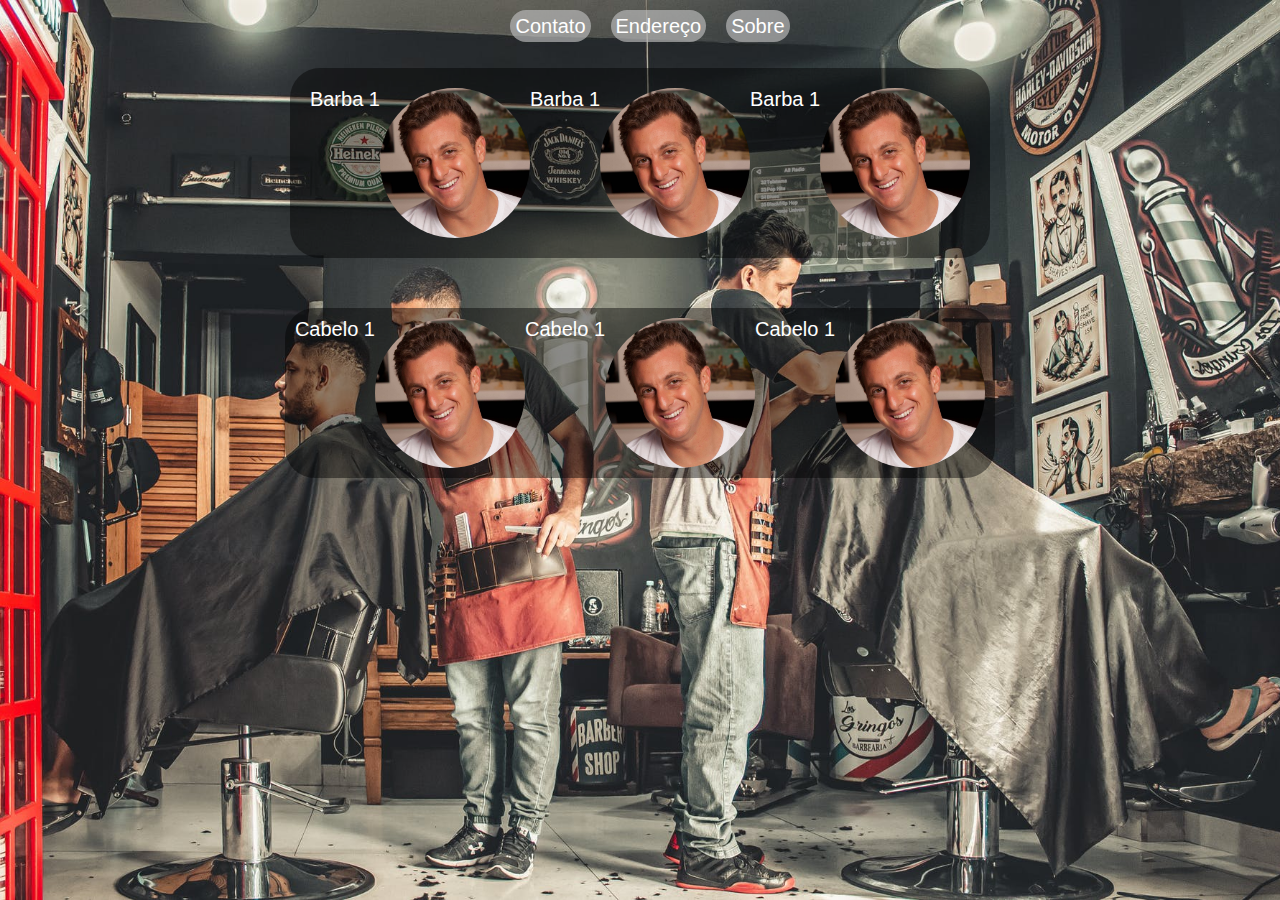
==== home.html @ e332c733 "Upgrade" ====
<!DOCTYPE html>
<html lang="en">
<head>
    <meta charset="UTF-8">
    <meta http-equiv="X-UA-Compatible" content="IE=edge">
    <meta name="viewport" content="width=device-width, initial-scale=1.0">
    <title>Barbearia</title>
    <link rel="stylesheet" href="asset/css/home.css">
</head>
<body>
    <nav class="fundo" style="background-image: url(asset/img/fundoprincipal.jpeg);">

        <!-- MENU -->
        <header class="menu">
            <!-- MENU CONTENT -->
            <ul class="menu-content">
                <li><a href="#">Contato</a></li>
                <li><a href="#">Endereço</a></li>
                <li><a href="#">Sobre</a></li>
            </ul>
            <!-- END MENU CONTENT -->
        </header>
        <!-- END MENU -->

        <!-- MAIN -->
        <main class="main">
                <!-- MAIN BARBA -->
                <div class="main-content">
                    <label for="">Barba 1</label>
                    <img src="asset/img/luciano-huck-1.jpg" alt="">
                    <label for="">Barba 1</label>
                    <img src="asset/img/luciano-huck-1.jpg" alt="">
                    <label for="">Barba 1</label>
                    <img src="asset/img/luciano-huck-1.jpg" alt="">
                </div>
                <!-- END MAIN BARBA -->

                <!-- MAIN CABELO -->
                <div class="main-cabelo">
                    <label for="">Cabelo 1</label>
                    <img src="asset/img/luciano-huck-1.jpg" alt="">
                    <label for="">Cabelo 1</label>
                    <img src="asset/img/luciano-huck-1.jpg" alt="">
                    <label for="">Cabelo 1</label>
                    <img src="asset/img/luciano-huck-1.jpg" alt="">
                </div>
                <!-- END MAIN CABELO -->
        </main>
        <!-- END MAIN -->
    </nav>
    
</body>
</html>
---- asset/css/home.css ----
*{
    margin: 0;
    padding: 0;
    font-family: Arial, Helvetica, sans-serif;

}
    /* BACKGROUND FOTO */
.fundo{
    background-position: center;
    background-repeat: no-repeat;
    background-size: cover;
}
    /* END BACKGROUND FOTO */

    /* MENU */
.menu{
    display: flex;
    justify-content: center;
}
.menu ul{
    display: flex;
    align-items: center;
    flex-direction: row;
    list-style: none;

}
.menu ul li{
    margin-top: 15px;
    font-size: 20px;
    margin-left: 20px;
}
.menu ul a{
    color: rgb(255, 255, 255);
    text-decoration: none;
    background-color: rgba(185, 185, 185, 0.678);
    border-radius: 30px;
    padding: 5px;
}
    /* END MENU */

    /* MAIN BARBA */
.main{
    display: flex;
    flex-direction: column;
    align-items: center;
}
.main-content{
    background-color: rgba(0, 0, 0, 0.438);
    border-radius: 30px;
    padding: 20px;
    display: flex;
    flex-direction: column;
    margin-top: 30px;
    transition: all 1s; 
}
.main-content img{
    display: flex;
    flex-direction: column;
    width: 150px;
    height: 150px;
    object-fit: cover;
    border-radius: 50%;
}
.main-content label{
    color: white;
    text-align: center;
    font-size: 20px;
}
    /* END MAIN BARBA */

    /* MAIN CABELO */
.main-cabelo{
    display: flex;
    flex-direction: column;
    background-color: rgba(0, 0, 0, 0.438);
    margin-top: 50px;
    padding: 10px;
    border-radius: 30px;
    transition: all 1s;
}
.main-cabelo label{
    color: white;
    text-align: center;
    font-size: 20px;
}
.main-cabelo img{
    display: flex;
    flex-direction: column;
    width: 150px;
    height: 150px;
    object-fit: cover;
    border-radius: 50%;
}
    /* END MAIN CABELO */

    /* RESPONSIVIDADE */
@media (min-width: 762px) {
    .main-content,.main-cabelo{
        flex-direction: row;
    }

    .fundo{
        width: 100vw;
        height: 100vh;
        background-position: center;
        background-repeat: no-repeat;
        background-size: cover;
    }
}
    /* END RESPONSIVIDADE */
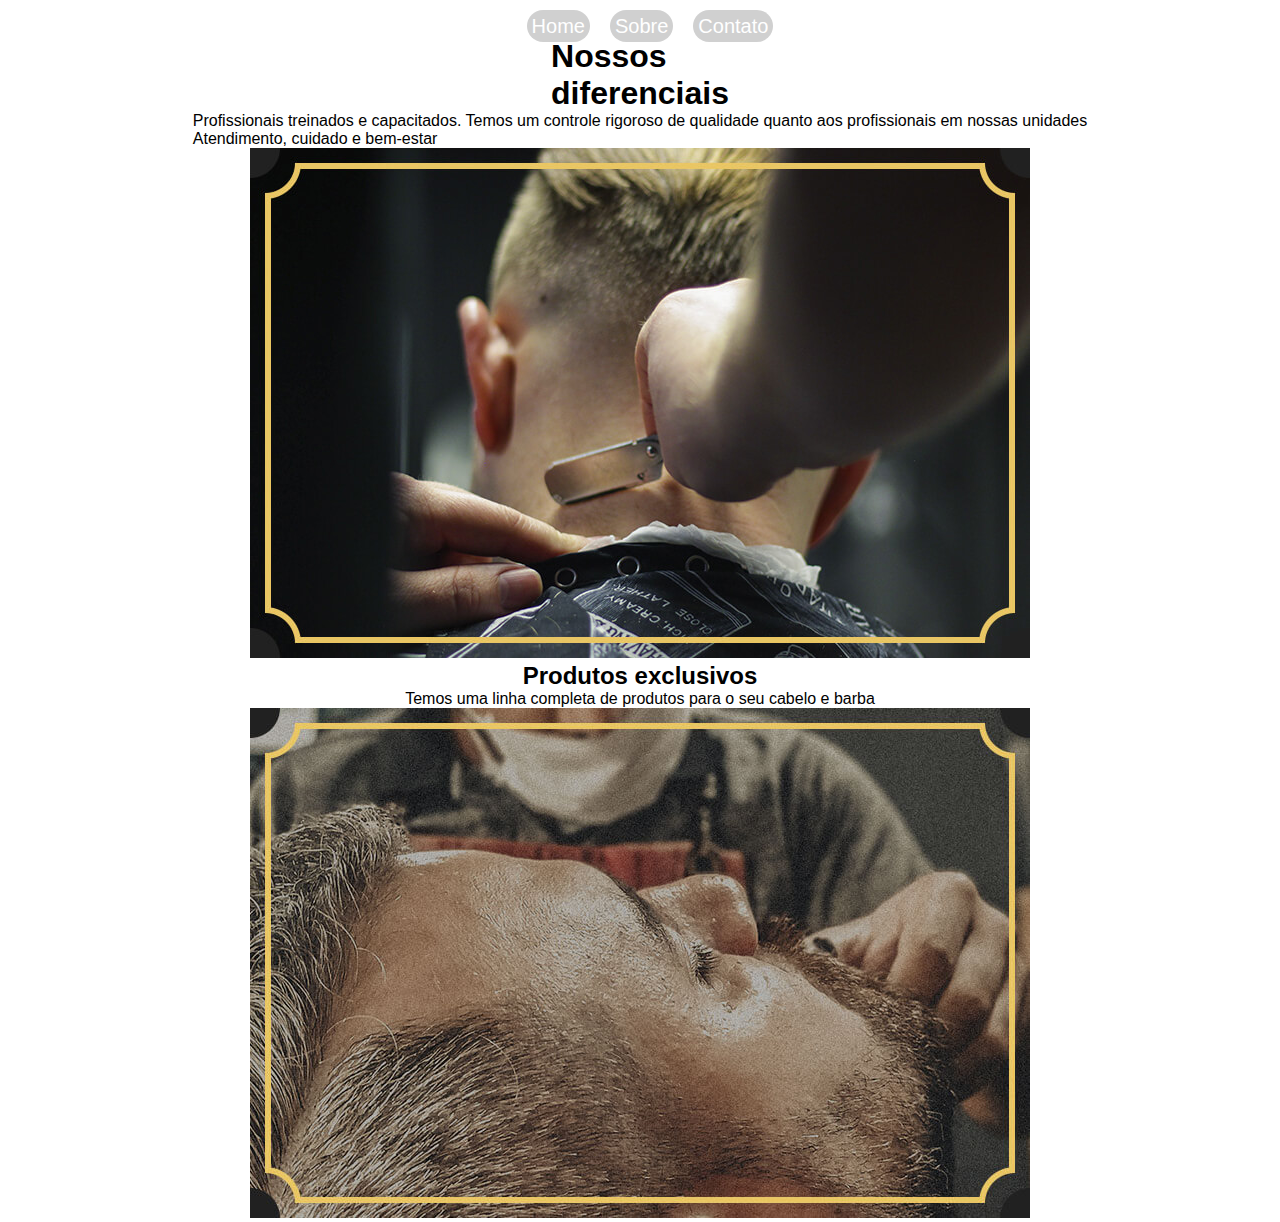
==== commit 1ddad851: "Upgrade" ====
--- a/home.html
+++ b/home.html
@@ -5,49 +5,54 @@
     <meta http-equiv="X-UA-Compatible" content="IE=edge">
     <meta name="viewport" content="width=device-width, initial-scale=1.0">
     <title>Barbearia</title>
+
+    <!-- STYLE -->
     <link rel="stylesheet" href="asset/css/home.css">
+    <link rel="preconnect" href="https://fonts.gstatic.com">
+    <link href="https://fonts.googleapis.com/css2?family=Poppins:wght@500;600&display=swap" rel="stylesheet"> 
+    <!-- END STYLE -->
 </head>
 <body>
-    <nav class="fundo" style="background-image: url(asset/img/fundoprincipal.jpeg);">
+<main class="back-ground">
+  <!-- MENU -->
+  <nav class="menu">
+    <!-- FLEX -->
+    <div class="menu-flex">
+      <!-- CONTENT -->
+      <ul>
+        <li><a href="#">Home</a></li>
+        <li><a href="#">Sobre</a></li>
+        <li><a href="#">Contato</a></li>
+      </ul>
+      <!-- END CONTENT -->
+    </div>
+    <!-- END FLEX -->
+  </nav>
+  <!-- END MENU -->
 
-        <!-- MENU -->
-        <header class="menu">
-            <!-- MENU CONTENT -->
-            <ul class="menu-content">
-                <li><a href="#">Contato</a></li>
-                <li><a href="#">Endereço</a></li>
-                <li><a href="#">Sobre</a></li>
-            </ul>
-            <!-- END MENU CONTENT -->
-        </header>
-        <!-- END MENU -->
-
-        <!-- MAIN -->
-        <main class="main">
-                <!-- MAIN BARBA -->
-                <div class="main-content">
-                    <label for="">Barba 1</label>
-                    <img src="asset/img/luciano-huck-1.jpg" alt="">
-                    <label for="">Barba 1</label>
-                    <img src="asset/img/luciano-huck-1.jpg" alt="">
-                    <label for="">Barba 1</label>
-                    <img src="asset/img/luciano-huck-1.jpg" alt="">
-                </div>
-                <!-- END MAIN BARBA -->
-
-                <!-- MAIN CABELO -->
-                <div class="main-cabelo">
-                    <label for="">Cabelo 1</label>
-                    <img src="asset/img/luciano-huck-1.jpg" alt="">
-                    <label for="">Cabelo 1</label>
-                    <img src="asset/img/luciano-huck-1.jpg" alt="">
-                    <label for="">Cabelo 1</label>
-                    <img src="asset/img/luciano-huck-1.jpg" alt="">
-                </div>
-                <!-- END MAIN CABELO -->
-        </main>
-        <!-- END MAIN -->
-    </nav>
+  <!-- MAIN -->
+  <section class="main">
+    <div>
+      <h1>Nossos <br> diferenciais</h1>
+    </div>
+    <div class="paragrafo">
+      <p>Profissionais treinados e capacitados. Temos um controle rigoroso de qualidade quanto aos profissionais em nossas unidades <br>Atendimento, cuidado e bem-estar</p>
+    </div>
+    <div>
+      <img src="asset/img/barber3_pic29.jpg" alt="">
+    </div>
+    <div class="paragrafo">
+    <h2>Produtos exclusivos</h2>
+    </div>
+    <div class="paragrafo">
+      <p>Temos uma linha completa de produtos para o seu cabelo e barba</p>
+    </div>
+    <div>
+      <img src="asset/img/barber3_pic27.jpg" alt="">
+    </div>
+  </section>
+  <!-- END MAIN -->
+</main>
     
 </body>
 </html>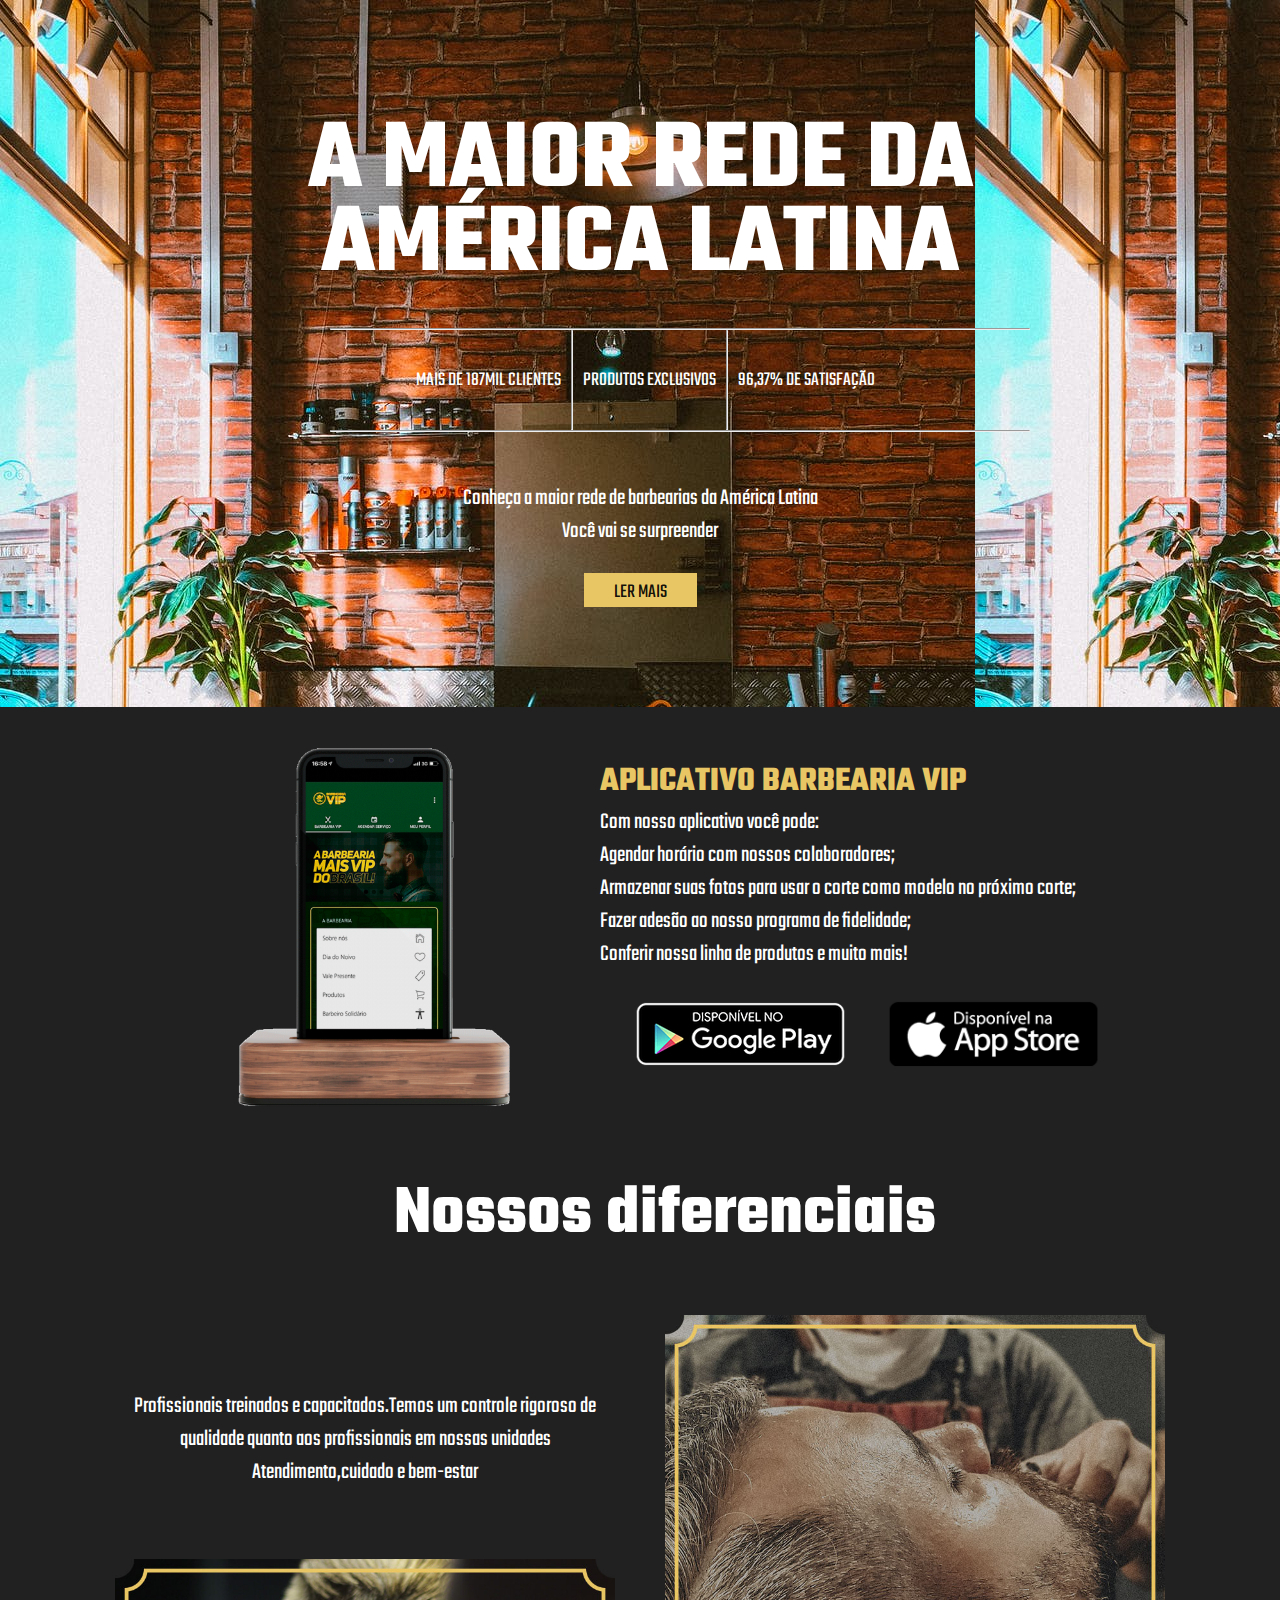
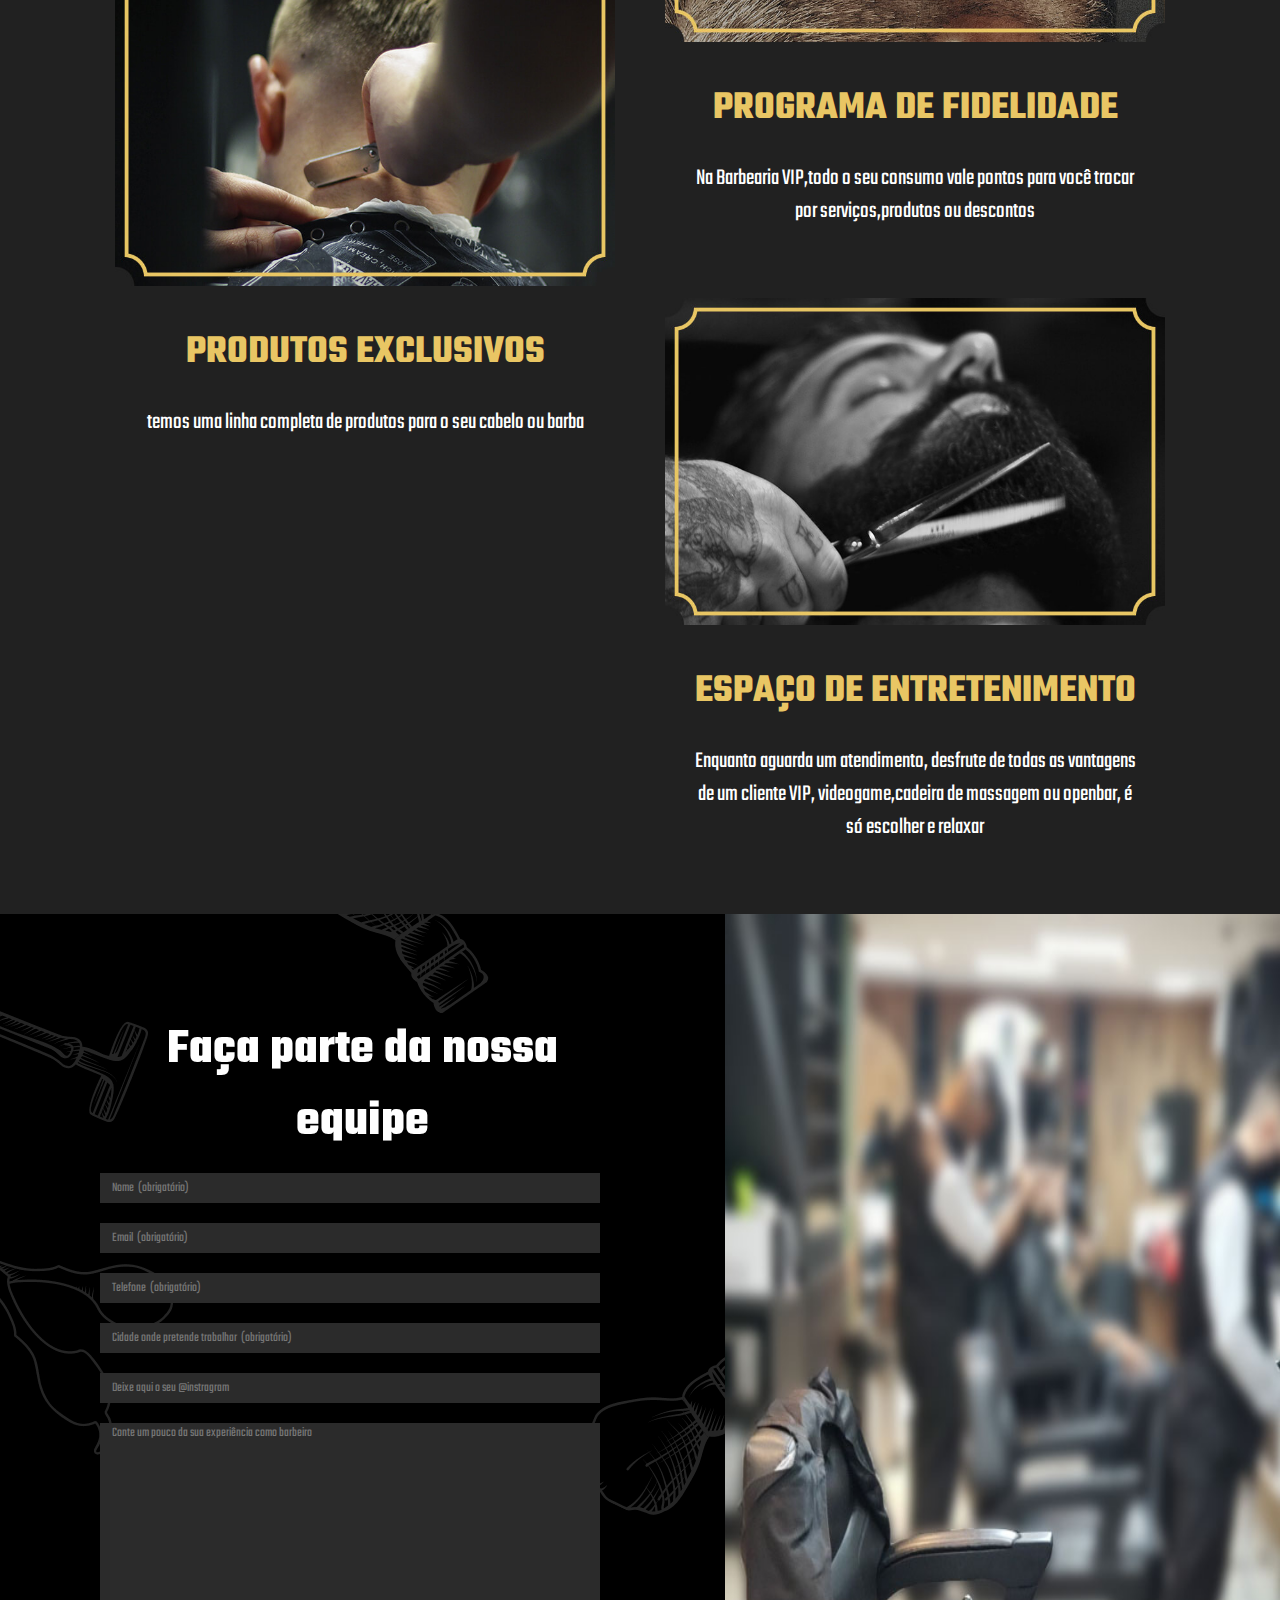
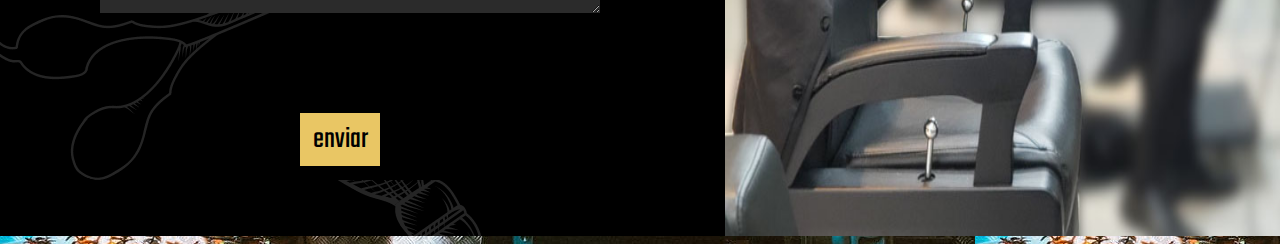
==== commit 87a7cde4: "Upgrade" ====
--- a/home.html
+++ b/home.html
@@ -1,58 +1,111 @@
 <!DOCTYPE html>
-<html lang="en">
-<head>
-    <meta charset="UTF-8">
-    <meta http-equiv="X-UA-Compatible" content="IE=edge">
-    <meta name="viewport" content="width=device-width, initial-scale=1.0">
-    <title>Barbearia</title>
+<html lang="pt">
+  <head>
+    <meta charset="UTF-8" />
+    <meta http-equiv="X-UA-Compatible" content="IE=edge" />
+    <meta name="viewport" content="width=device-width, initial-scale=1.0" />
 
-    <!-- STYLE -->
     <link rel="stylesheet" href="asset/css/home.css">
     <link rel="preconnect" href="https://fonts.gstatic.com">
-    <link href="https://fonts.googleapis.com/css2?family=Poppins:wght@500;600&display=swap" rel="stylesheet"> 
-    <!-- END STYLE -->
-</head>
-<body>
-<main class="back-ground">
-  <!-- MENU -->
-  <nav class="menu">
-    <!-- FLEX -->
-    <div class="menu-flex">
-      <!-- CONTENT -->
-      <ul>
-        <li><a href="#">Home</a></li>
-        <li><a href="#">Sobre</a></li>
-        <li><a href="#">Contato</a></li>
-      </ul>
-      <!-- END CONTENT -->
-    </div>
-    <!-- END FLEX -->
-  </nav>
-  <!-- END MENU -->
+    <link href="https://fonts.googleapis.com/css2?family=Teko:wght@300;400;500;600&display=swap" rel="stylesheet"> 
 
-  <!-- MAIN -->
-  <section class="main">
-    <div>
-      <h1>Nossos <br> diferenciais</h1>
-    </div>
-    <div class="paragrafo">
-      <p>Profissionais treinados e capacitados. Temos um controle rigoroso de qualidade quanto aos profissionais em nossas unidades <br>Atendimento, cuidado e bem-estar</p>
-    </div>
-    <div>
-      <img src="asset/img/barber3_pic29.jpg" alt="">
-    </div>
-    <div class="paragrafo">
-    <h2>Produtos exclusivos</h2>
-    </div>
-    <div class="paragrafo">
-      <p>Temos uma linha completa de produtos para o seu cabelo e barba</p>
-    </div>
-    <div>
-      <img src="asset/img/barber3_pic27.jpg" alt="">
-    </div>
-  </section>
-  <!-- END MAIN -->
-</main>
-    
-</body>
-</html>+    <title>Home</title>
+  </head>
+  <body style="background-image: url(asset/img/pexels-photo-1895701.jpeg); padding-top: 20px;">
+    <main>
+      <!-- wllp -->
+      <section class="wallpaper">
+        <div class="titulo"><h1>A maior rede da <h1>américa latina</h1></h1></div>
+
+        <div><hr class="linha"></div>
+
+        <div>
+          <ul>
+            <li>mais de 187mil clientes</li>
+            <hr class="linhal">
+            <li>Produtos exclusivos</li>
+            <hr class="linhal">
+            <li>96,37% de satisfação</li>
+          </ul>
+          
+        </div>
+
+        <div><hr class="linha"></div>
+
+        <p>Conheça a maior rede de  barbearias da América Latina <br>Você vai se surpreender</p>
+        <div class="link"><a href="">Ler mais</a></div>
+      </section>
+
+       <!-- sobre o app -->
+        <section class="sobre-app" style="background-color: #212121";>
+        <div class="app"><img src="asset/img/cropped-iPhoneX-dock-BG-trnsp2.png" alt=""></div>
+        <div class="app-texto">
+          <div>
+            <h2>Aplicativo barbearia vip</h2>
+            <p>Com nosso aplicativo você pode: <p>Agendar horário com nossos colaboradores;<p>Armazenar suas fotos para usar o corte como modelo no próximo corte;<p>Fazer adesão ao nosso programa de fidelidade; <p>Conferir nossa linha de produtos e muito mais!</p></p></p></p></p>
+            <img src="asset/img/Google-Play.png" alt="">
+            <img class="mac" src="asset/img/APP-STORE.png" alt="">
+          </div>
+        </div>
+      </section>
+
+      <!-- deferencial -->
+      <section class="diferenciais" style="background-color: #212121";>
+        <h2>Nossos diferenciais</h2>
+        <div class="conteudo">
+          <div class="ladoE">
+            <p>Profissionais treinados e capacitados.Temos um controle rigoroso de <br> qualidade quanto aos profissionais em nossas unidades <br>Atendimento,cuidado e bem-estar</p>
+            <img src="asset/img/barber3_pic29.jpg" alt="">
+            <h3>produtos exclusivos</h3>
+            <p>temos uma linha completa de produtos para o seu cabelo ou barba</p>
+          </div>
+          <div class="ladoD">
+            <img src="asset/img/barber3_pic27.jpg" alt="">
+            <h3>Programa de fidelidade</h3>
+            <p>Na Barbearia VIP,todo o seu consumo vale pontos para você trocar <br> por serviços,produtos ou descontos</p>
+            <img src="asset/img/barber3_pic28.jpg" alt="">
+            <h3>Espaço de entretenimento</h3>
+            <p>Enquanto aguarda um atendimento, desfrute de todas as vantagens <br> de um cliente VIP, videogame,cadeira de massagem ou openbar, é <br> só escolher e relaxar</p>
+          </div>
+        </div>
+      </section>
+
+      <!-- formulario -->
+      <section class="formulario">
+        <div style= "background:#000000">
+          <div style="background-image: url(asset/img/barber3_pic10.png);">
+            <form>
+              <h2>Faça parte da nossa <br> equipe </h2>
+              <input type="text" name="" id="" size="10" placeholder="      Nome  (obrigatório)"/>
+              <input type="email" name="" id="" placeholder="      Email  (obrigatório)"/>
+              <input type="text" name="" id="" placeholder="      Telefone  (obrigatório)"/>
+              <input type="text" name="" id="" placeholder="      Cidade onde pretende trabalhar  (obrigatório)" />
+              <input type="text" name="" id="" placeholder="      Deixe aqui o seu @instragram"/>
+              <textarea name="" id="" cols="30" rows="10" placeholder="      Conte um pouco da sua experiência como barbeiro"></textarea>
+              <button> enviar</button>
+            </form>
+          </div>
+        </div>
+        <div>
+          <img src="asset/img/cadeira.jpg" alt="">
+        </div>
+      </section>
+
+      <!-- FAÇA UMA VISITA -->
+      <section>
+        <div></div>
+        <div>
+          <div></div>
+          <div></div>
+          <div></div>
+          <div></div>
+          <div></div>
+        </div>
+        <div></div>
+      </section>
+
+      <!-- roda pé -->
+      <footer></footer>
+    </main>
+  </body>
+</html>
--- a/asset/css/home.css
+++ b/asset/css/home.css
@@ -1,110 +1,481 @@
 *{
     margin: 0;
     padding: 0;
-    font-family: Arial, Helvetica, sans-serif;
-
-}
-    /* BACKGROUND FOTO */
-.fundo{
-    background-position: center;
-    background-repeat: no-repeat;
-    background-size: cover;
-}
-    /* END BACKGROUND FOTO */
-
-    /* MENU */
-.menu{
-    display: flex;
+    box-sizing: border-box;
+    font-family: 'Teko', sans-serif;
+    color: white;
+}
+.main{
+    width: 100vh;
+    height: 100vh;
+}
+
+    /* WALLPAPER */
+.wallpaper{
+    text-align: center;
+
+}
+.wallpaper .titulo{
+    margin-top: 70px;
+    margin-bottom: 70px;
+}
+.wallpaper h1{
+    text-transform: uppercase;
+    font-size: 100px;
+    height: 84px;
+}
+.wallpaper ul{
+    display: flex;
+    list-style: none;
     justify-content: center;
-}
-.menu ul{
-    display: flex;
     align-items: center;
-    flex-direction: row;
-    list-style: none;
-
-}
-.menu ul li{
-    margin-top: 15px;
+    margin-top: 0px;
+    margin-bottom: 0px;
+}
+.wallpaper ul li{
+    margin-left: 10px;
     font-size: 20px;
-    margin-left: 20px;
-}
-.menu ul a{
-    color: rgb(255, 255, 255);
+    text-transform: uppercase;
+}
+.wallpaper .linha{
+    width: 700px;
+    text-align: center;
+    margin-top: 0px;
+    margin-left: 330px;
+    color: #ffffff;
+}
+.wallpaper .linhal{
+    margin-left: 10px;
+    color: #ffffff;
+    height: 100px;
+    
+}
+.wallpaper p{
+    font-size: 23px;
+    margin-top: 50px;
+}
+.wallpaper .link{
+    margin-top: 30px;
+    margin-bottom: 100px;
+}
+.wallpaper a{
+    background-color: #e9c664;
+    text-align: center;
+    color: rgba(0, 0, 0, 0.932);
+    padding: 5px 30px 0px 30px;
     text-decoration: none;
-    background-color: rgba(185, 185, 185, 0.678);
-    border-radius: 30px;
+    font-size: 20px;
+    text-transform: uppercase;
+}
+@media (max-width:768px){
+    .wallpaper{
+        width: 768px;
+    }
+    .wallpaper ul li{
+        font-size: 20px;
+    }
+    .wallpaper h1{
+        font-size: 60px;
+        height: 50px;
+    }
+    .wallpaper p{
+        font-size: 20px;
+    }
+    .wallpaper .linha{
+        width: 500px;
+        margin-left: 130px;
+    }
+}
+@media (max-width:415px){
+    .wallpaper{
+        width: 415px;
+    }
+    .wallpaper h1{
+        font-size: 35px;
+        margin: 0px;
+        padding: 0px;
+        height: 25px;
+    }
+    .wallpaper ul li{
+        font-size: 14px;
+    }
+    .wallpaper p{
+        font-size: 10px;
+    }
+    .wallpaper .linha{
+        width: 345px;
+        margin-left: 40px;
+    }
+    .wallpaper .linhal{
+        height: 50px;
+    }
+    .wallpaper a{
+        font-size: 15px;
+        padding: 0px 10px 0px 10px;
+    }  
+}
+@media (max-width:375px){
+    .wallpaper{
+        width: 375px;
+    }
+    .wallpaper .linha{
+        width: 340px;
+        margin-left: 15px;
+    }
+    .wallpaper .link{
+        margin-top: 20px;
+        margin-bottom: 0px;
+    }
+
+}
+@media (max-width:360px){
+    .wallpaper{
+        width: 360px;
+    }
+}
+@media (max-width:320px){
+    .wallpaper{
+        width: 320px;
+    }
+    .wallpaper .linha{
+        width: 300px;
+        margin-left: 10px;
+    }
+}
+
+    /* END WALLPAPER */
+
+    /* APP */
+.sobre-app{
+    display: flex;
+    margin-top: 30px;
+}
+.app img{
+    width: 450px;
+    margin-left: 150px;
+}
+.app-texto{
+    display: flex;
+    text-align: left;
+    margin-top: 50px;
+    font-size: 23px;
+}
+.app-texto img{
+    margin-top: 30px;
+    margin-left: 30px;
+}
+.app-texto h2{
+    color: #e9c664;
+    text-transform: uppercase;
+}
+@media (max-width:768px){
+    .sobre-app{
+        width: 768px;
+    }
+    .app img{
+        width: 300px;
+        margin-left: 50px;
+    }
+    .mac{
+        margin-bottom: 100px;
+    }
+}
+@media (max-width:415px){
+    .sobre-app{
+        display: flex;
+        flex-direction: column;
+        margin-top: 30px;
+        width: 415;
+    }
+    .mac{
+        margin-bottom: 200px;
+    }
+    .app img{
+        width: 300px;
+        margin-left: 60px;
+    }
+    .app-texto{
+        display: flex;
+        text-align: left;
+        margin-top: 30px;
+        font-size: 15px;
+        margin-left: 30px;
+    }
+    .app-texto{
+        margin-top: 20px;
+    }
+}
+@media (max-width:375px){
+    .sobre-app{
+        display: flex;
+        flex-direction: column;
+        margin-top: 30px;
+        width: 375px;
+    }
+    .mac{
+        margin-bottom: 200px;
+    }
+    .app img{
+        width: 250px;
+        margin-left: 65px;
+    }
+    .app-texto{
+        display: flex;
+        text-align: left;
+        margin-top: 30px;
+        font-size: 15px;
+        margin-left: 30px;
+        margin-top: 20px;
+    }
+    .app-texto img{
+        margin-left: 50px;
+    }
+}
+@media (max-width:360px){
+    .app img{
+        width: 250px;
+        margin-left: 60px;
+    }
+    .mac{
+        margin-bottom: 200px;
+    }
+}
+@media (max-width:320px){
+    .sobre-app{
+        width: 320px;
+    }
+    .app img{
+        width: 250px;
+        margin-left: 37px;
+    }
+    .mac{
+        margin-bottom: 200px;
+    }
+    .app-texto img{
+        margin-left: 30px;
+    }
+}
+    /* END APP */
+
+    /* DIFERENCIAIS */
+.conteudo{
+    display: flex;
+    text-align: center;
+    justify-content: center;
+}
+.diferenciais{
+    padding-left: 50px;
+}
+.diferenciais h2{
+    text-align: center;
+    font-size: 70px; 
+}
+.conteudo .ladoE{
+    margin-top: 100px;
+    text-align: center;
+    margin-right: 50px;
+}
+.conteudo .ladoE img{
+    width: 500px;
+
+}
+.conteudo p{
+    margin-top: 25px;
+    font-size: 23px;
+    margin-bottom: 70px;
+}
+.conteudo h3{
+    font-size: 40px;
+    color: #e9c664;
+    margin-top: 30px;
+    text-transform: uppercase;
+}
+
+.conteudo .ladoD{
+    margin-top: 50px;
+    margin-right: 50px;
+}
+.conteudo .ladoD img{
+    width: 500px;
+}
+@media (max-width:768px){
+    .diferenciais{
+        width: 768px;
+    }
+    .conteudo .ladoE img{
+        width: 300px;
+    }
+    .conteudo .ladoD img{
+        width: 300px;
+    }
+}
+@media (max-width:415px){
+    .conteudo{
+        flex-direction: column;
+    }
+    .diferenciais h2{
+        text-align: center;
+        font-size: 50px; 
+        margin-right: 40px;
+    }
+    .conteudo p{
+        font-size: 15px;
+    }
+    .conteudo h3{
+        font-size: 20px;
+    }
+    .conteudo .ladoE img{
+        width: 300px;
+    }
+    .conteudo .ladoD img{
+        width: 300px;
+    }
+    .diferenciais{
+        padding-left: 60px;
+    }
+}
+@media (max-width:375px){
+    .diferenciais{
+        width: 375px;
+        padding-left: 40px;
+    }
+    .conteudo h3{
+        margin-left: 20px;
+    }
+    .conteudo p{
+        font-size: 15px;
+        margin-left: 20px;
+    }
+}
+@media (max-width:320px){
+    .diferenciais{
+        width: 320px;
+    }
+    .conteudo .ladoE img{
+        width: 250px;
+    }
+    .conteudo .ladoD img{
+        width: 250px;
+    }
+}
+
+    /* END DIFERENCIAIS */
+
+    /* FORMULARIO */
+.formulario{
+    display: flex;
+    justify-items: center;
+    text-align: center;
+}
+.formulario form{
+    display: flex;
+    width: 725px;
+    justify-content: center;
+    flex-direction: column;
+}
+.formulario h2{
+    font-size: 50px;
+    letter-spacing: 0px;
+    margin-top: 100px;
+    margin-bottom: 15px;
+}
+.formulario input{
+    width:500px;
+    height: 30px;
+    background:#2b2b2b ;
+    margin-bottom: 20px;
+    border: none;
+    margin-left: 100px;
+    
+    
+}
+.formulario textarea{
+    width: 500px;
+    margin-left: 100px;
+    background:#2b2b2b;
+    border: none;
+}
+.formulario button{
     padding: 5px;
-}
-    /* END MENU */
-
-    /* MAIN BARBA */
-.main{
-    display: flex;
-    flex-direction: column;
-    align-items: center;
-}
-.main-content{
-    background-color: rgba(0, 0, 0, 0.438);
-    border-radius: 30px;
-    padding: 20px;
-    display: flex;
-    flex-direction: column;
-    margin-top: 30px;
-    transition: all 1s; 
-}
-.main-content img{
-    display: flex;
-    flex-direction: column;
-    width: 150px;
-    height: 150px;
-    object-fit: cover;
-    border-radius: 50%;
-}
-.main-content label{
-    color: white;
-    text-align: center;
-    font-size: 20px;
-}
-    /* END MAIN BARBA */
-
-    /* MAIN CABELO */
-.main-cabelo{
-    display: flex;
-    flex-direction: column;
-    background-color: rgba(0, 0, 0, 0.438);
-    margin-top: 50px;
-    padding: 10px;
-    border-radius: 30px;
-    transition: all 1s;
-}
-.main-cabelo label{
-    color: white;
-    text-align: center;
-    font-size: 20px;
-}
-.main-cabelo img{
-    display: flex;
-    flex-direction: column;
-    width: 150px;
-    height: 150px;
-    object-fit: cover;
-    border-radius: 50%;
-}
-    /* END MAIN CABELO */
-
-    /* RESPONSIVIDADE */
-@media (min-width: 762px) {
-    .main-content,.main-cabelo{
-        flex-direction: row;
-    }
-
-    .fundo{
-        width: 100vw;
-        height: 100vh;
-        background-position: center;
-        background-repeat: no-repeat;
-        background-size: cover;
-    }
-}
-    /* END RESPONSIVIDADE */+    width: 80px;
+    background-color: #e9c664;
+    margin-top: 100px;
+    margin-left: 300px;
+    margin-bottom: 70px;
+    border: none;
+    color: black;
+    font-size: 30px;
+}
+.formulario img{
+    width: 100%;
+    height: 100%;
+}
+@media (max-width:768px){
+    .formulario form{
+        width: 385px;
+    }
+    .formulario input{
+        width: 300px;
+        margin-left: 60px;
+    }
+    .formulario textarea{
+        width: 300px;
+        margin-left: 60px;
+    }
+    .formulario button{
+    margin-left: 150px;
+    }
+}
+@media (max-width:415px){
+    .formulario{
+        display: flex;
+        flex-direction: column;
+    }
+    .formulario form{
+        width: 415px;
+    }
+    .formulario input{
+        width: 300px;
+        margin-left: 60px;
+    }
+    .formulario textarea{
+        width: 300px;
+        margin-left: 60px;
+    }
+    .formulario button{
+    margin-left: 150px;
+    }
+}
+@media (max-width:375px){
+    .formulario form{
+        width: 375px;
+    }
+}
+@media (max-width:360px){
+    .formulario form{
+        width: 360px;
+    }
+    .formulario input{
+        margin-left: 25px;
+    }
+    .formulario textarea{
+        margin-left: 25px;
+    }
+}
+@media (max-width:320px){
+    .formulario form{
+        width: 320px;
+    }
+    .formulario input{
+        width: 250px;
+        margin-left: 30px;
+    }
+    .formulario textarea{
+        width: 250px;
+        margin-left: 30px;
+    }
+    .formulario button{
+    margin-left: 130px;
+    }
+}
+}
